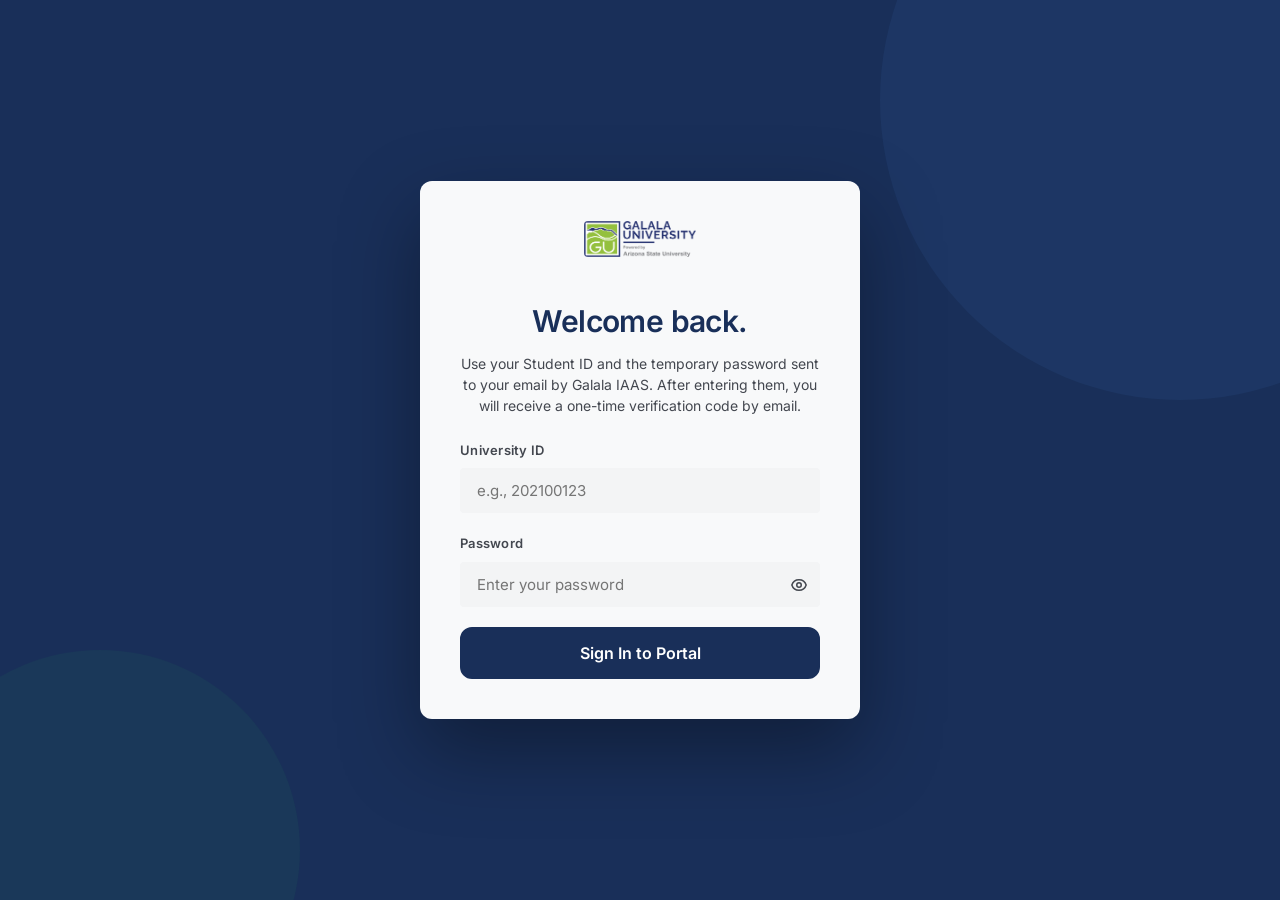
==== pages/change-password.html @ 57ab9a75 "Add OTP login flow and forced first-login password change - Add VERIFY_OTP and CHANGE_PASSWORD endpo" ====
<!DOCTYPE html>
<html lang="en">
<head>
  <meta charset="UTF-8" />
  <meta name="viewport" content="width=device-width, initial-scale=1.0" />
  <!-- RT-16: Referrer policy -->
  <meta name="referrer" content="strict-origin-when-cross-origin">
  <title>Change Password | Galala Uni</title>
  <meta name="description" content="Change your Galala Uni student portal password." />
  <link href="../css/fonts/fonts.css" rel="stylesheet" />
  <link rel="stylesheet" href="../css/globals.css" />
  <link rel="stylesheet" href="../css/dashboard.css" />
  <style>
    input[type="password"]::-ms-reveal,
    input[type="password"]::-ms-clear { display: none; }
    input[type="password"]::-webkit-reveal { display: none; }
    .pwd-rules {
      font-size: .8125rem;
      color: var(--col-on-muted);
      line-height: 1.7;
      background: var(--col-surface-low, #f3f4f5);
      border-radius: var(--radius-md);
      padding: var(--space-3) var(--space-4);
      margin-bottom: var(--space-5);
    }
    .pwd-rules li { list-style: none; padding-left: 1.25rem; position: relative; }
    .pwd-rules li::before { content: '•'; position: absolute; left: 0; color: var(--col-primary); }
  </style>
  <!-- Framekiller script to prevent clickjacking -->
  <style id="antiClickjack">body{display:none !important;}</style>
  <script type="text/javascript">
    if (self === top) {
        var antiClickjack = document.getElementById("antiClickjack");
        if (antiClickjack) antiClickjack.parentNode.removeChild(antiClickjack);
    } else {
        top.location = self.location;
    }
  </script>
</head>
<body>

  <!-- NAV (dark) -->
  <header class="nav-glass nav-dark" id="main-nav">
    <div class="nav-inner">
      <a href="dashboard.html" class="brand">
        <img src="../gu_logo.png" alt="Galala Uni Logo" class="brand-logo" style="height:36px; width:auto; border-radius:4px;" />
      </a>
      <nav class="nav-links">
        <a href="dashboard.html">Dashboard</a>
        <a href="chatbot.html">AI Assistant</a>
        <a href="vehicle.html">Vehicle</a>
        <a href="change-password.html" class="active">Change Password</a>
        <a href="help.html">Help</a>
      </nav>
      <div class="nav-student-info">
        <div class="nav-student-avatar"></div>
        <span class="nav-student-name"></span>
        <a href="#" class="btn btn-ghost logout-btn" style="color:rgba(255,255,255,.6);font-size:.875rem;">Sign Out</a>
      </div>
      <button class="nav-mobile-toggle" aria-label="Toggle menu" id="mobile-menu-btn">
        <span></span><span></span><span></span>
      </button>
    </div>
    <div class="nav-mobile" id="mobile-menu">
      <a href="dashboard.html">Dashboard</a>
      <a href="chatbot.html">AI Assistant</a>
      <a href="vehicle.html">Vehicle</a>
      <a href="change-password.html">Change Password</a>
      <a href="help.html">Help</a>
      <a href="#" class="logout-btn">Sign Out</a>
    </div>
  </header>

  <!-- PAGE BODY -->
  <div class="portal-page">
    <div class="portal-content" style="max-width:560px;">

      <div class="page-header">
        <h1>Set Your Password</h1>
        <p>For your security, please set a new personal password before continuing. You are currently using a temporary admin-assigned password.</p>
      </div>

      <div class="section-card">

        <!-- Success message -->
        <div id="change-pwd-success" style="display:none; align-items:center; gap:12px; padding:14px 18px; background:#f0fdf4; border:1.5px solid #86efac; border-radius:var(--radius-md); color:#166534; font-size:.875rem; margin-bottom:var(--space-5);">
          <svg width="20" height="20" viewBox="0 0 24 24" fill="none" stroke="currentColor" stroke-width="2" style="flex-shrink:0;"><path d="M9 12.75L11.25 15 15 9.75M21 12a9 9 0 11-18 0 9 9 0 0118 0z"/></svg>
          <span>Password updated successfully. Redirecting to your dashboard…</span>
        </div>

        <!-- Error message -->
        <div id="change-pwd-error" style="display:none; padding:var(--space-3) var(--space-4); background:#fee2e2; border-radius:var(--radius-md); color:#991b1b; font-size:.875rem; margin-bottom:var(--space-5);"></div>

        <!-- Password rules -->
        <div class="pwd-rules">
          <strong style="display:block;margin-bottom:var(--space-1);color:var(--col-primary);">Password requirements:</strong>
          <ul style="margin:0;padding:0;">
            <li>Minimum 8 characters</li>
            <li>At least one uppercase letter (A–Z)</li>
            <li>At least one lowercase letter (a–z)</li>
            <li>At least one number (0–9)</li>
            <li>At least one special character (e.g. ! @ # $ %)</li>
          </ul>
        </div>

        <form id="change-pwd-form">

          <!-- Current password -->
          <div class="form-group">
            <label class="form-label" for="current-password">Current Password</label>
            <div style="position:relative;">
              <input
                class="form-input"
                type="password"
                id="current-password"
                name="current_password"
                placeholder="Your current password"
                autocomplete="current-password"
                style="padding-right:3rem;"
                required
              />
              <button type="button" style="position:absolute;right:.75rem;top:50%;transform:translateY(-50%);background:none;border:none;cursor:pointer;color:var(--col-on-muted);" aria-label="Toggle visibility">
                <svg id="eye-current" viewBox="0 0 24 24" fill="none" stroke="currentColor" stroke-width="2" width="18" height="18"><path d="M2.458 12C3.732 7.943 7.523 5 12 5c4.478 0 8.268 2.943 9.542 7-1.274 4.057-5.064 7-9.542 7-4.477 0-8.268-2.943-9.542-7z"/><path d="M15 12a3 3 0 11-6 0 3 3 0 016 0z"/></svg>
              </button>
            </div>
          </div>

          <!-- New password -->
          <div class="form-group">
            <label class="form-label" for="new-password">New Password</label>
            <div style="position:relative;">
              <input
                class="form-input"
                type="password"
                id="new-password"
                name="new_password"
                placeholder="Choose a strong new password"
                autocomplete="new-password"
                style="padding-right:3rem;"
                required
              />
              <button type="button" style="position:absolute;right:.75rem;top:50%;transform:translateY(-50%);background:none;border:none;cursor:pointer;color:var(--col-on-muted);" aria-label="Toggle visibility">
                <svg id="eye-new" viewBox="0 0 24 24" fill="none" stroke="currentColor" stroke-width="2" width="18" height="18"><path d="M2.458 12C3.732 7.943 7.523 5 12 5c4.478 0 8.268 2.943 9.542 7-1.274 4.057-5.064 7-9.542 7-4.477 0-8.268-2.943-9.542-7z"/><path d="M15 12a3 3 0 11-6 0 3 3 0 016 0z"/></svg>
              </button>
            </div>
          </div>

          <!-- Confirm new password -->
          <div class="form-group">
            <label class="form-label" for="confirm-password">Confirm New Password</label>
            <div style="position:relative;">
              <input
                class="form-input"
                type="password"
                id="confirm-password"
                name="new_password_confirmation"
                placeholder="Re-enter your new password"
                autocomplete="new-password"
                style="padding-right:3rem;"
                required
              />
              <button type="button" style="position:absolute;right:.75rem;top:50%;transform:translateY(-50%);background:none;border:none;cursor:pointer;color:var(--col-on-muted);" aria-label="Toggle visibility">
                <svg id="eye-confirm" viewBox="0 0 24 24" fill="none" stroke="currentColor" stroke-width="2" width="18" height="18"><path d="M2.458 12C3.732 7.943 7.523 5 12 5c4.478 0 8.268 2.943 9.542 7-1.274 4.057-5.064 7-9.542 7-4.477 0-8.268-2.943-9.542-7z"/><path d="M15 12a3 3 0 11-6 0 3 3 0 016 0z"/></svg>
              </button>
            </div>
          </div>

          <button type="submit" class="btn btn-primary btn-full btn-lg" id="change-pwd-btn">
            Update Password
          </button>

        </form>
      </div>

    </div>
  </div>

  <script type="module" src="../js/nav.js"></script>
  <script type="module" src="../js/change-password.js"></script>
</body>
</html>
---- css/fonts/fonts.css ----
/* cyrillic-ext */
@font-face {
  font-family: 'Inter';
  font-style: normal;
  font-weight: 300;
  font-display: swap;
  src: url(UcC73FwrK3iLTeHuS_nVMrMxCp50SjIa2JL7SUc.woff2) format('woff2');
  unicode-range: U+0460-052F, U+1C80-1C8A, U+20B4, U+2DE0-2DFF, U+A640-A69F, U+FE2E-FE2F;
}
/* cyrillic */
@font-face {
  font-family: 'Inter';
  font-style: normal;
  font-weight: 300;
  font-display: swap;
  src: url(UcC73FwrK3iLTeHuS_nVMrMxCp50SjIa0ZL7SUc.woff2) format('woff2');
  unicode-range: U+0301, U+0400-045F, U+0490-0491, U+04B0-04B1, U+2116;
}
/* greek-ext */
@font-face {
  font-family: 'Inter';
  font-style: normal;
  font-weight: 300;
  font-display: swap;
  src: url(UcC73FwrK3iLTeHuS_nVMrMxCp50SjIa2ZL7SUc.woff2) format('woff2');
  unicode-range: U+1F00-1FFF;
}
/* greek */
@font-face {
  font-family: 'Inter';
  font-style: normal;
  font-weight: 300;
  font-display: swap;
  src: url(UcC73FwrK3iLTeHuS_nVMrMxCp50SjIa1pL7SUc.woff2) format('woff2');
  unicode-range: U+0370-0377, U+037A-037F, U+0384-038A, U+038C, U+038E-03A1, U+03A3-03FF;
}
/* vietnamese */
@font-face {
  font-family: 'Inter';
  font-style: normal;
  font-weight: 300;
  font-display: swap;
  src: url(UcC73FwrK3iLTeHuS_nVMrMxCp50SjIa2pL7SUc.woff2) format('woff2');
  unicode-range: U+0102-0103, U+0110-0111, U+0128-0129, U+0168-0169, U+01A0-01A1, U+01AF-01B0, U+0300-0301, U+0303-0304, U+0308-0309, U+0323, U+0329, U+1EA0-1EF9, U+20AB;
}
/* latin-ext */
@font-face {
  font-family: 'Inter';
  font-style: normal;
  font-weight: 300;
  font-display: swap;
  src: url(UcC73FwrK3iLTeHuS_nVMrMxCp50SjIa25L7SUc.woff2) format('woff2');
  unicode-range: U+0100-02BA, U+02BD-02C5, U+02C7-02CC, U+02CE-02D7, U+02DD-02FF, U+0304, U+0308, U+0329, U+1D00-1DBF, U+1E00-1E9F, U+1EF2-1EFF, U+2020, U+20A0-20AB, U+20AD-20C0, U+2113, U+2C60-2C7F, U+A720-A7FF;
}
/* latin */
@font-face {
  font-family: 'Inter';
  font-style: normal;
  font-weight: 300;
  font-display: swap;
  src: url(UcC73FwrK3iLTeHuS_nVMrMxCp50SjIa1ZL7.woff2) format('woff2');
  unicode-range: U+0000-00FF, U+0131, U+0152-0153, U+02BB-02BC, U+02C6, U+02DA, U+02DC, U+0304, U+0308, U+0329, U+2000-206F, U+20AC, U+2122, U+2191, U+2193, U+2212, U+2215, U+FEFF, U+FFFD;
}
/* cyrillic-ext */
@font-face {
  font-family: 'Inter';
  font-style: normal;
  font-weight: 400;
  font-display: swap;
  src: url(UcC73FwrK3iLTeHuS_nVMrMxCp50SjIa2JL7SUc.woff2) format('woff2');
  unicode-range: U+0460-052F, U+1C80-1C8A, U+20B4, U+2DE0-2DFF, U+A640-A69F, U+FE2E-FE2F;
}
/* cyrillic */
@font-face {
  font-family: 'Inter';
  font-style: normal;
  font-weight: 400;
  font-display: swap;
  src: url(UcC73FwrK3iLTeHuS_nVMrMxCp50SjIa0ZL7SUc.woff2) format('woff2');
  unicode-range: U+0301, U+0400-045F, U+0490-0491, U+04B0-04B1, U+2116;
}
/* greek-ext */
@font-face {
  font-family: 'Inter';
  font-style: normal;
  font-weight: 400;
  font-display: swap;
  src: url(UcC73FwrK3iLTeHuS_nVMrMxCp50SjIa2ZL7SUc.woff2) format('woff2');
  unicode-range: U+1F00-1FFF;
}
/* greek */
@font-face {
  font-family: 'Inter';
  font-style: normal;
  font-weight: 400;
  font-display: swap;
  src: url(UcC73FwrK3iLTeHuS_nVMrMxCp50SjIa1pL7SUc.woff2) format('woff2');
  unicode-range: U+0370-0377, U+037A-037F, U+0384-038A, U+038C, U+038E-03A1, U+03A3-03FF;
}
/* vietnamese */
@font-face {
  font-family: 'Inter';
  font-style: normal;
  font-weight: 400;
  font-display: swap;
  src: url(UcC73FwrK3iLTeHuS_nVMrMxCp50SjIa2pL7SUc.woff2) format('woff2');
  unicode-range: U+0102-0103, U+0110-0111, U+0128-0129, U+0168-0169, U+01A0-01A1, U+01AF-01B0, U+0300-0301, U+0303-0304, U+0308-0309, U+0323, U+0329, U+1EA0-1EF9, U+20AB;
}
/* latin-ext */
@font-face {
  font-family: 'Inter';
  font-style: normal;
  font-weight: 400;
  font-display: swap;
  src: url(UcC73FwrK3iLTeHuS_nVMrMxCp50SjIa25L7SUc.woff2) format('woff2');
  unicode-range: U+0100-02BA, U+02BD-02C5, U+02C7-02CC, U+02CE-02D7, U+02DD-02FF, U+0304, U+0308, U+0329, U+1D00-1DBF, U+1E00-1E9F, U+1EF2-1EFF, U+2020, U+20A0-20AB, U+20AD-20C0, U+2113, U+2C60-2C7F, U+A720-A7FF;
}
/* latin */
@font-face {
  font-family: 'Inter';
  font-style: normal;
  font-weight: 400;
  font-display: swap;
  src: url(UcC73FwrK3iLTeHuS_nVMrMxCp50SjIa1ZL7.woff2) format('woff2');
  unicode-range: U+0000-00FF, U+0131, U+0152-0153, U+02BB-02BC, U+02C6, U+02DA, U+02DC, U+0304, U+0308, U+0329, U+2000-206F, U+20AC, U+2122, U+2191, U+2193, U+2212, U+2215, U+FEFF, U+FFFD;
}
/* cyrillic-ext */
@font-face {
  font-family: 'Inter';
  font-style: normal;
  font-weight: 500;
  font-display: swap;
  src: url(UcC73FwrK3iLTeHuS_nVMrMxCp50SjIa2JL7SUc.woff2) format('woff2');
  unicode-range: U+0460-052F, U+1C80-1C8A, U+20B4, U+2DE0-2DFF, U+A640-A69F, U+FE2E-FE2F;
}
/* cyrillic */
@font-face {
  font-family: 'Inter';
  font-style: normal;
  font-weight: 500;
  font-display: swap;
  src: url(UcC73FwrK3iLTeHuS_nVMrMxCp50SjIa0ZL7SUc.woff2) format('woff2');
  unicode-range: U+0301, U+0400-045F, U+0490-0491, U+04B0-04B1, U+2116;
}
/* greek-ext */
@font-face {
  font-family: 'Inter';
  font-style: normal;
  font-weight: 500;
  font-display: swap;
  src: url(UcC73FwrK3iLTeHuS_nVMrMxCp50SjIa2ZL7SUc.woff2) format('woff2');
  unicode-range: U+1F00-1FFF;
}
/* greek */
@font-face {
  font-family: 'Inter';
  font-style: normal;
  font-weight: 500;
  font-display: swap;
  src: url(UcC73FwrK3iLTeHuS_nVMrMxCp50SjIa1pL7SUc.woff2) format('woff2');
  unicode-range: U+0370-0377, U+037A-037F, U+0384-038A, U+038C, U+038E-03A1, U+03A3-03FF;
}
/* vietnamese */
@font-face {
  font-family: 'Inter';
  font-style: normal;
  font-weight: 500;
  font-display: swap;
  src: url(UcC73FwrK3iLTeHuS_nVMrMxCp50SjIa2pL7SUc.woff2) format('woff2');
  unicode-range: U+0102-0103, U+0110-0111, U+0128-0129, U+0168-0169, U+01A0-01A1, U+01AF-01B0, U+0300-0301, U+0303-0304, U+0308-0309, U+0323, U+0329, U+1EA0-1EF9, U+20AB;
}
/* latin-ext */
@font-face {
  font-family: 'Inter';
  font-style: normal;
  font-weight: 500;
  font-display: swap;
  src: url(UcC73FwrK3iLTeHuS_nVMrMxCp50SjIa25L7SUc.woff2) format('woff2');
  unicode-range: U+0100-02BA, U+02BD-02C5, U+02C7-02CC, U+02CE-02D7, U+02DD-02FF, U+0304, U+0308, U+0329, U+1D00-1DBF, U+1E00-1E9F, U+1EF2-1EFF, U+2020, U+20A0-20AB, U+20AD-20C0, U+2113, U+2C60-2C7F, U+A720-A7FF;
}
/* latin */
@font-face {
  font-family: 'Inter';
  font-style: normal;
  font-weight: 500;
  font-display: swap;
  src: url(UcC73FwrK3iLTeHuS_nVMrMxCp50SjIa1ZL7.woff2) format('woff2');
  unicode-range: U+0000-00FF, U+0131, U+0152-0153, U+02BB-02BC, U+02C6, U+02DA, U+02DC, U+0304, U+0308, U+0329, U+2000-206F, U+20AC, U+2122, U+2191, U+2193, U+2212, U+2215, U+FEFF, U+FFFD;
}
/* cyrillic-ext */
@font-face {
  font-family: 'Inter';
  font-style: normal;
  font-weight: 600;
  font-display: swap;
  src: url(UcC73FwrK3iLTeHuS_nVMrMxCp50SjIa2JL7SUc.woff2) format('woff2');
  unicode-range: U+0460-052F, U+1C80-1C8A, U+20B4, U+2DE0-2DFF, U+A640-A69F, U+FE2E-FE2F;
}
/* cyrillic */
@font-face {
  font-family: 'Inter';
  font-style: normal;
  font-weight: 600;
  font-display: swap;
  src: url(UcC73FwrK3iLTeHuS_nVMrMxCp50SjIa0ZL7SUc.woff2) format('woff2');
  unicode-range: U+0301, U+0400-045F, U+0490-0491, U+04B0-04B1, U+2116;
}
/* greek-ext */
@font-face {
  font-family: 'Inter';
  font-style: normal;
  font-weight: 600;
  font-display: swap;
  src: url(UcC73FwrK3iLTeHuS_nVMrMxCp50SjIa2ZL7SUc.woff2) format('woff2');
  unicode-range: U+1F00-1FFF;
}
/* greek */
@font-face {
  font-family: 'Inter';
  font-style: normal;
  font-weight: 600;
  font-display: swap;
  src: url(UcC73FwrK3iLTeHuS_nVMrMxCp50SjIa1pL7SUc.woff2) format('woff2');
  unicode-range: U+0370-0377, U+037A-037F, U+0384-038A, U+038C, U+038E-03A1, U+03A3-03FF;
}
/* vietnamese */
@font-face {
  font-family: 'Inter';
  font-style: normal;
  font-weight: 600;
  font-display: swap;
  src: url(UcC73FwrK3iLTeHuS_nVMrMxCp50SjIa2pL7SUc.woff2) format('woff2');
  unicode-range: U+0102-0103, U+0110-0111, U+0128-0129, U+0168-0169, U+01A0-01A1, U+01AF-01B0, U+0300-0301, U+0303-0304, U+0308-0309, U+0323, U+0329, U+1EA0-1EF9, U+20AB;
}
/* latin-ext */
@font-face {
  font-family: 'Inter';
  font-style: normal;
  font-weight: 600;
  font-display: swap;
  src: url(UcC73FwrK3iLTeHuS_nVMrMxCp50SjIa25L7SUc.woff2) format('woff2');
  unicode-range: U+0100-02BA, U+02BD-02C5, U+02C7-02CC, U+02CE-02D7, U+02DD-02FF, U+0304, U+0308, U+0329, U+1D00-1DBF, U+1E00-1E9F, U+1EF2-1EFF, U+2020, U+20A0-20AB, U+20AD-20C0, U+2113, U+2C60-2C7F, U+A720-A7FF;
}
/* latin */
@font-face {
  font-family: 'Inter';
  font-style: normal;
  font-weight: 600;
  font-display: swap;
  src: url(UcC73FwrK3iLTeHuS_nVMrMxCp50SjIa1ZL7.woff2) format('woff2');
  unicode-range: U+0000-00FF, U+0131, U+0152-0153, U+02BB-02BC, U+02C6, U+02DA, U+02DC, U+0304, U+0308, U+0329, U+2000-206F, U+20AC, U+2122, U+2191, U+2193, U+2212, U+2215, U+FEFF, U+FFFD;
}
/* cyrillic-ext */
@font-face {
  font-family: 'Manrope';
  font-style: normal;
  font-weight: 300;
  font-display: swap;
  src: url(xn7gYHE41ni1AdIRggqxSuXd.woff2) format('woff2');
  unicode-range: U+0460-052F, U+1C80-1C8A, U+20B4, U+2DE0-2DFF, U+A640-A69F, U+FE2E-FE2F;
}
/* cyrillic */
@font-face {
  font-family: 'Manrope';
  font-style: normal;
  font-weight: 300;
  font-display: swap;
  src: url(xn7gYHE41ni1AdIRggOxSuXd.woff2) format('woff2');
  unicode-range: U+0301, U+0400-045F, U+0490-0491, U+04B0-04B1, U+2116;
}
/* greek */
@font-face {
  font-family: 'Manrope';
  font-style: normal;
  font-weight: 300;
  font-display: swap;
  src: url(xn7gYHE41ni1AdIRggSxSuXd.woff2) format('woff2');
  unicode-range: U+0370-0377, U+037A-037F, U+0384-038A, U+038C, U+038E-03A1, U+03A3-03FF;
}
/* vietnamese */
@font-face {
  font-family: 'Manrope';
  font-style: normal;
  font-weight: 300;
  font-display: swap;
  src: url(xn7gYHE41ni1AdIRggixSuXd.woff2) format('woff2');
  unicode-range: U+0102-0103, U+0110-0111, U+0128-0129, U+0168-0169, U+01A0-01A1, U+01AF-01B0, U+0300-0301, U+0303-0304, U+0308-0309, U+0323, U+0329, U+1EA0-1EF9, U+20AB;
}
/* latin-ext */
@font-face {
  font-family: 'Manrope';
  font-style: normal;
  font-weight: 300;
  font-display: swap;
  src: url(xn7gYHE41ni1AdIRggmxSuXd.woff2) format('woff2');
  unicode-range: U+0100-02BA, U+02BD-02C5, U+02C7-02CC, U+02CE-02D7, U+02DD-02FF, U+0304, U+0308, U+0329, U+1D00-1DBF, U+1E00-1E9F, U+1EF2-1EFF, U+2020, U+20A0-20AB, U+20AD-20C0, U+2113, U+2C60-2C7F, U+A720-A7FF;
}
/* latin */
@font-face {
  font-family: 'Manrope';
  font-style: normal;
  font-weight: 300;
  font-display: swap;
  src: url(xn7gYHE41ni1AdIRggexSg.woff2) format('woff2');
  unicode-range: U+0000-00FF, U+0131, U+0152-0153, U+02BB-02BC, U+02C6, U+02DA, U+02DC, U+0304, U+0308, U+0329, U+2000-206F, U+20AC, U+2122, U+2191, U+2193, U+2212, U+2215, U+FEFF, U+FFFD;
}
/* cyrillic-ext */
@font-face {
  font-family: 'Manrope';
  font-style: normal;
  font-weight: 400;
  font-display: swap;
  src: url(xn7gYHE41ni1AdIRggqxSuXd.woff2) format('woff2');
  unicode-range: U+0460-052F, U+1C80-1C8A, U+20B4, U+2DE0-2DFF, U+A640-A69F, U+FE2E-FE2F;
}
/* cyrillic */
@font-face {
  font-family: 'Manrope';
  font-style: normal;
  font-weight: 400;
  font-display: swap;
  src: url(xn7gYHE41ni1AdIRggOxSuXd.woff2) format('woff2');
  unicode-range: U+0301, U+0400-045F, U+0490-0491, U+04B0-04B1, U+2116;
}
/* greek */
@font-face {
  font-family: 'Manrope';
  font-style: normal;
  font-weight: 400;
  font-display: swap;
  src: url(xn7gYHE41ni1AdIRggSxSuXd.woff2) format('woff2');
  unicode-range: U+0370-0377, U+037A-037F, U+0384-038A, U+038C, U+038E-03A1, U+03A3-03FF;
}
/* vietnamese */
@font-face {
  font-family: 'Manrope';
  font-style: normal;
  font-weight: 400;
  font-display: swap;
  src: url(xn7gYHE41ni1AdIRggixSuXd.woff2) format('woff2');
  unicode-range: U+0102-0103, U+0110-0111, U+0128-0129, U+0168-0169, U+01A0-01A1, U+01AF-01B0, U+0300-0301, U+0303-0304, U+0308-0309, U+0323, U+0329, U+1EA0-1EF9, U+20AB;
}
/* latin-ext */
@font-face {
  font-family: 'Manrope';
  font-style: normal;
  font-weight: 400;
  font-display: swap;
  src: url(xn7gYHE41ni1AdIRggmxSuXd.woff2) format('woff2');
  unicode-range: U+0100-02BA, U+02BD-02C5, U+02C7-02CC, U+02CE-02D7, U+02DD-02FF, U+0304, U+0308, U+0329, U+1D00-1DBF, U+1E00-1E9F, U+1EF2-1EFF, U+2020, U+20A0-20AB, U+20AD-20C0, U+2113, U+2C60-2C7F, U+A720-A7FF;
}
/* latin */
@font-face {
  font-family: 'Manrope';
  font-style: normal;
  font-weight: 400;
  font-display: swap;
  src: url(xn7gYHE41ni1AdIRggexSg.woff2) format('woff2');
  unicode-range: U+0000-00FF, U+0131, U+0152-0153, U+02BB-02BC, U+02C6, U+02DA, U+02DC, U+0304, U+0308, U+0329, U+2000-206F, U+20AC, U+2122, U+2191, U+2193, U+2212, U+2215, U+FEFF, U+FFFD;
}
/* cyrillic-ext */
@font-face {
  font-family: 'Manrope';
  font-style: normal;
  font-weight: 500;
  font-display: swap;
  src: url(xn7gYHE41ni1AdIRggqxSuXd.woff2) format('woff2');
  unicode-range: U+0460-052F, U+1C80-1C8A, U+20B4, U+2DE0-2DFF, U+A640-A69F, U+FE2E-FE2F;
}
/* cyrillic */
@font-face {
  font-family: 'Manrope';
  font-style: normal;
  font-weight: 500;
  font-display: swap;
  src: url(xn7gYHE41ni1AdIRggOxSuXd.woff2) format('woff2');
  unicode-range: U+0301, U+0400-045F, U+0490-0491, U+04B0-04B1, U+2116;
}
/* greek */
@font-face {
  font-family: 'Manrope';
  font-style: normal;
  font-weight: 500;
  font-display: swap;
  src: url(xn7gYHE41ni1AdIRggSxSuXd.woff2) format('woff2');
  unicode-range: U+0370-0377, U+037A-037F, U+0384-038A, U+038C, U+038E-03A1, U+03A3-03FF;
}
/* vietnamese */
@font-face {
  font-family: 'Manrope';
  font-style: normal;
  font-weight: 500;
  font-display: swap;
  src: url(xn7gYHE41ni1AdIRggixSuXd.woff2) format('woff2');
  unicode-range: U+0102-0103, U+0110-0111, U+0128-0129, U+0168-0169, U+01A0-01A1, U+01AF-01B0, U+0300-0301, U+0303-0304, U+0308-0309, U+0323, U+0329, U+1EA0-1EF9, U+20AB;
}
/* latin-ext */
@font-face {
  font-family: 'Manrope';
  font-style: normal;
  font-weight: 500;
  font-display: swap;
  src: url(xn7gYHE41ni1AdIRggmxSuXd.woff2) format('woff2');
  unicode-range: U+0100-02BA, U+02BD-02C5, U+02C7-02CC, U+02CE-02D7, U+02DD-02FF, U+0304, U+0308, U+0329, U+1D00-1DBF, U+1E00-1E9F, U+1EF2-1EFF, U+2020, U+20A0-20AB, U+20AD-20C0, U+2113, U+2C60-2C7F, U+A720-A7FF;
}
/* latin */
@font-face {
  font-family: 'Manrope';
  font-style: normal;
  font-weight: 500;
  font-display: swap;
  src: url(xn7gYHE41ni1AdIRggexSg.woff2) format('woff2');
  unicode-range: U+0000-00FF, U+0131, U+0152-0153, U+02BB-02BC, U+02C6, U+02DA, U+02DC, U+0304, U+0308, U+0329, U+2000-206F, U+20AC, U+2122, U+2191, U+2193, U+2212, U+2215, U+FEFF, U+FFFD;
}
/* cyrillic-ext */
@font-face {
  font-family: 'Manrope';
  font-style: normal;
  font-weight: 600;
  font-display: swap;
  src: url(xn7gYHE41ni1AdIRggqxSuXd.woff2) format('woff2');
  unicode-range: U+0460-052F, U+1C80-1C8A, U+20B4, U+2DE0-2DFF, U+A640-A69F, U+FE2E-FE2F;
}
/* cyrillic */
@font-face {
  font-family: 'Manrope';
  font-style: normal;
  font-weight: 600;
  font-display: swap;
  src: url(xn7gYHE41ni1AdIRggOxSuXd.woff2) format('woff2');
  unicode-range: U+0301, U+0400-045F, U+0490-0491, U+04B0-04B1, U+2116;
}
/* greek */
@font-face {
  font-family: 'Manrope';
  font-style: normal;
  font-weight: 600;
  font-display: swap;
  src: url(xn7gYHE41ni1AdIRggSxSuXd.woff2) format('woff2');
  unicode-range: U+0370-0377, U+037A-037F, U+0384-038A, U+038C, U+038E-03A1, U+03A3-03FF;
}
/* vietnamese */
@font-face {
  font-family: 'Manrope';
  font-style: normal;
  font-weight: 600;
  font-display: swap;
  src: url(xn7gYHE41ni1AdIRggixSuXd.woff2) format('woff2');
  unicode-range: U+0102-0103, U+0110-0111, U+0128-0129, U+0168-0169, U+01A0-01A1, U+01AF-01B0, U+0300-0301, U+0303-0304, U+0308-0309, U+0323, U+0329, U+1EA0-1EF9, U+20AB;
}
/* latin-ext */
@font-face {
  font-family: 'Manrope';
  font-style: normal;
  font-weight: 600;
  font-display: swap;
  src: url(xn7gYHE41ni1AdIRggmxSuXd.woff2) format('woff2');
  unicode-range: U+0100-02BA, U+02BD-02C5, U+02C7-02CC, U+02CE-02D7, U+02DD-02FF, U+0304, U+0308, U+0329, U+1D00-1DBF, U+1E00-1E9F, U+1EF2-1EFF, U+2020, U+20A0-20AB, U+20AD-20C0, U+2113, U+2C60-2C7F, U+A720-A7FF;
}
/* latin */
@font-face {
  font-family: 'Manrope';
  font-style: normal;
  font-weight: 600;
  font-display: swap;
  src: url(xn7gYHE41ni1AdIRggexSg.woff2) format('woff2');
  unicode-range: U+0000-00FF, U+0131, U+0152-0153, U+02BB-02BC, U+02C6, U+02DA, U+02DC, U+0304, U+0308, U+0329, U+2000-206F, U+20AC, U+2122, U+2191, U+2193, U+2212, U+2215, U+FEFF, U+FFFD;
}
/* cyrillic-ext */
@font-face {
  font-family: 'Manrope';
  font-style: normal;
  font-weight: 700;
  font-display: swap;
  src: url(xn7gYHE41ni1AdIRggqxSuXd.woff2) format('woff2');
  unicode-range: U+0460-052F, U+1C80-1C8A, U+20B4, U+2DE0-2DFF, U+A640-A69F, U+FE2E-FE2F;
}
/* cyrillic */
@font-face {
  font-family: 'Manrope';
  font-style: normal;
  font-weight: 700;
  font-display: swap;
  src: url(xn7gYHE41ni1AdIRggOxSuXd.woff2) format('woff2');
  unicode-range: U+0301, U+0400-045F, U+0490-0491, U+04B0-04B1, U+2116;
}
/* greek */
@font-face {
  font-family: 'Manrope';
  font-style: normal;
  font-weight: 700;
  font-display: swap;
  src: url(xn7gYHE41ni1AdIRggSxSuXd.woff2) format('woff2');
  unicode-range: U+0370-0377, U+037A-037F, U+0384-038A, U+038C, U+038E-03A1, U+03A3-03FF;
}
/* vietnamese */
@font-face {
  font-family: 'Manrope';
  font-style: normal;
  font-weight: 700;
  font-display: swap;
  src: url(xn7gYHE41ni1AdIRggixSuXd.woff2) format('woff2');
  unicode-range: U+0102-0103, U+0110-0111, U+0128-0129, U+0168-0169, U+01A0-01A1, U+01AF-01B0, U+0300-0301, U+0303-0304, U+0308-0309, U+0323, U+0329, U+1EA0-1EF9, U+20AB;
}
/* latin-ext */
@font-face {
  font-family: 'Manrope';
  font-style: normal;
  font-weight: 700;
  font-display: swap;
  src: url(xn7gYHE41ni1AdIRggmxSuXd.woff2) format('woff2');
  unicode-range: U+0100-02BA, U+02BD-02C5, U+02C7-02CC, U+02CE-02D7, U+02DD-02FF, U+0304, U+0308, U+0329, U+1D00-1DBF, U+1E00-1E9F, U+1EF2-1EFF, U+2020, U+20A0-20AB, U+20AD-20C0, U+2113, U+2C60-2C7F, U+A720-A7FF;
}
/* latin */
@font-face {
  font-family: 'Manrope';
  font-style: normal;
  font-weight: 700;
  font-display: swap;
  src: url(xn7gYHE41ni1AdIRggexSg.woff2) format('woff2');
  unicode-range: U+0000-00FF, U+0131, U+0152-0153, U+02BB-02BC, U+02C6, U+02DA, U+02DC, U+0304, U+0308, U+0329, U+2000-206F, U+20AC, U+2122, U+2191, U+2193, U+2212, U+2215, U+FEFF, U+FFFD;
}
/* cyrillic-ext */
@font-face {
  font-family: 'Manrope';
  font-style: normal;
  font-weight: 800;
  font-display: swap;
  src: url(xn7gYHE41ni1AdIRggqxSuXd.woff2) format('woff2');
  unicode-range: U+0460-052F, U+1C80-1C8A, U+20B4, U+2DE0-2DFF, U+A640-A69F, U+FE2E-FE2F;
}
/* cyrillic */
@font-face {
  font-family: 'Manrope';
  font-style: normal;
  font-weight: 800;
  font-display: swap;
  src: url(xn7gYHE41ni1AdIRggOxSuXd.woff2) format('woff2');
  unicode-range: U+0301, U+0400-045F, U+0490-0491, U+04B0-04B1, U+2116;
}
/* greek */
@font-face {
  font-family: 'Manrope';
  font-style: normal;
  font-weight: 800;
  font-display: swap;
  src: url(xn7gYHE41ni1AdIRggSxSuXd.woff2) format('woff2');
  unicode-range: U+0370-0377, U+037A-037F, U+0384-038A, U+038C, U+038E-03A1, U+03A3-03FF;
}
/* vietnamese */
@font-face {
  font-family: 'Manrope';
  font-style: normal;
  font-weight: 800;
  font-display: swap;
  src: url(xn7gYHE41ni1AdIRggixSuXd.woff2) format('woff2');
  unicode-range: U+0102-0103, U+0110-0111, U+0128-0129, U+0168-0169, U+01A0-01A1, U+01AF-01B0, U+0300-0301, U+0303-0304, U+0308-0309, U+0323, U+0329, U+1EA0-1EF9, U+20AB;
}
/* latin-ext */
@font-face {
  font-family: 'Manrope';
  font-style: normal;
  font-weight: 800;
  font-display: swap;
  src: url(xn7gYHE41ni1AdIRggmxSuXd.woff2) format('woff2');
  unicode-range: U+0100-02BA, U+02BD-02C5, U+02C7-02CC, U+02CE-02D7, U+02DD-02FF, U+0304, U+0308, U+0329, U+1D00-1DBF, U+1E00-1E9F, U+1EF2-1EFF, U+2020, U+20A0-20AB, U+20AD-20C0, U+2113, U+2C60-2C7F, U+A720-A7FF;
}
/* latin */
@font-face {
  font-family: 'Manrope';
  font-style: normal;
  font-weight: 800;
  font-display: swap;
  src: url(xn7gYHE41ni1AdIRggexSg.woff2) format('woff2');
  unicode-range: U+0000-00FF, U+0131, U+0152-0153, U+02BB-02BC, U+02C6, U+02DA, U+02DC, U+0304, U+0308, U+0329, U+2000-206F, U+20AC, U+2122, U+2191, U+2193, U+2212, U+2215, U+FEFF, U+FFFD;
}
---- css/globals.css ----
/* ============================================================
   GalalaUni — Global Design System
   Palette: Primary Navy (#192F59) · Secondary (#31B44B) · 
   Surface (#f8f9fa) · Accent (#4A90E2)
   Typography: Manrope (headlines) · Inter (body)
   ============================================================ */



/* ---- TOKENS ---- */
:root {
  --col-primary:       #192F59;
  --col-primary-dim:   #122240;
  --col-primary-soft:  #203d73;
  --col-secondary:     #31B44B;
  --col-secondary-dim: #258a39;
  --col-accent:        #4A90E2;
  --col-accent-soft:   #a7c8ff;

  --col-surface:       #f8f9fa;
  --col-surface-low:   #f3f4f5;
  --col-surface-card:  #ffffff;
  --col-surface-dim:   #d9dadb;

  --col-on-primary:    #ffffff;
  --col-on-surface:    #191c1d;
  --col-on-muted:      #43474f;
  --col-outline:       #c3c6d1;

  --col-success:       #22c55e;
  --col-warning:       #f59e0b;
  --col-error:         #ba1a1a;

  /* Typography */
  --font-head: 'Inter', system-ui, sans-serif;
  --font-body: 'Inter', system-ui, sans-serif;

  /* Radius */
  --radius-sm:  0px;
  --radius-md:  4px;
  --radius-lg:  8px;
  --radius-xl:  12px;
  --radius-pill: 9999px;

  /* Shadow */
  --shadow-sm:  0 2px 4px rgba(0,30,64,.06);
  --shadow-md:  0 4px 8px rgba(0,30,64,.1);
  --shadow-lg:  0 12px 24px rgba(0,30,64,.12);
  --shadow-xl:  0 24px 48px rgba(0,30,64,.15);
  --shadow-block: 4px 4px 0px var(--col-primary);
  --shadow-block-hover: 6px 6px 0px var(--col-primary);

  /* Spacing */
  --space-1: .25rem; --space-2: .5rem;  --space-3: .75rem;
  --space-4: 1rem;   --space-5: 1.25rem;--space-6: 1.5rem;
  --space-8: 2rem;   --space-10:2.5rem; --space-12:3rem;
  --space-16:4rem;   --space-20:5rem;   --space-24:6rem;

  /* Nav */
  --nav-h: 72px;

  /* Transitions */
  --trs-fast:  150ms ease;
  --trs-base:  200ms ease;
  --trs-slow:  300ms ease;
}

/* ---- RESET ---- */
*, *::before, *::after { box-sizing:border-box; margin:0; padding:0; }
html { scroll-behavior:smooth; font-size:16px; }
body {
  font-family: var(--font-body);
  background: var(--col-surface);
  color: var(--col-on-surface);
  line-height: 1.6;
  -webkit-font-smoothing: antialiased;
  overflow-x: hidden;
}
img, svg { display:block; max-width:100%; }
a { color:inherit; text-decoration:none; }
input, textarea, select, button { font-family:inherit; font-size:inherit; }

/* ---- CONTAINER ---- */
.container {
  width: 100%;
  max-width: 1200px;
  margin-inline: auto;
  padding-inline: var(--space-6);
}

/* ================================================================
   BUTTONS
================================================================ */
.btn {
  display: inline-flex;
  align-items: center;
  gap: var(--space-2);
  padding: .625rem 1.25rem;
  border-radius: var(--radius-lg);
  font-family: var(--font-head);
  font-weight: 600;
  font-size: .875rem;
  cursor: pointer;
  border: none;
  transition: all var(--trs-base);
  white-space: nowrap;
  text-decoration: none;
}
.btn svg { width:16px; height:16px; flex-shrink:0; }

.btn-primary {
  background: var(--col-primary);
  color: var(--col-on-primary);
  border: 2px solid var(--col-primary);
}
.btn-primary:hover {
  background: #fff;
  color: var(--col-primary);
  transform: translate(-2px, -2px);
  box-shadow: var(--shadow-block);
}

.btn-primary-dark {
  background: var(--col-secondary);
  color: #fff;
  border: 2px solid var(--col-secondary);
}
.btn-primary-dark:hover {
  background: #fff;
  color: var(--col-secondary-dim);
  transform: translate(-2px, -2px);
  box-shadow: var(--shadow-block);
}

.btn-outline {
  background: transparent;
  color: var(--col-primary);
  border: 2px solid var(--col-primary);
}
.btn-outline:hover {
  background: var(--col-primary);
  color: #fff;
  transform: translate(-2px, -2px);
  box-shadow: var(--shadow-block);
}

.btn-outline-white {
  background: transparent;
  color: #fff;
  border: 2px solid rgba(255,255,255,.8);
}
.btn-outline-white:hover {
  background: #fff;
  color: var(--col-primary);
  transform: translate(-2px, -2px);
  box-shadow: 4px 4px 0px rgba(255,255,255,.5);
}

.btn-ghost {
  background: transparent;
  color: var(--col-on-surface);
}
.btn-ghost:hover { background: var(--col-surface-low); }

.btn-white {
  background: #fff;
  color: var(--col-primary);
  font-weight: 700;
}
.btn-white:hover {
  background: #f0f4ff;
  transform: translateY(-2px);
  box-shadow: var(--shadow-md);
}

.btn-lg {
  padding: .875rem 1.625rem;
  font-size: 1rem;
  border-radius: var(--radius-xl);
}
.btn-sm {
  padding: .5rem 1rem;
  font-size: .8125rem;
}
.btn-full { width:100%; justify-content:center; }

/* ================================================================
   NAVIGATION (glass)
================================================================ */
.nav-glass {
  position: fixed;
  top: var(--space-3);
  left: var(--space-4);
  right: var(--space-4);
  z-index: 100;
  background: rgba(255,255,255,.72);
  backdrop-filter: blur(24px);
  -webkit-backdrop-filter: blur(24px);
  border-radius: var(--radius-xl);
  border: 1px solid rgba(195,198,209,.35);
  box-shadow: var(--shadow-md);
  transition: all var(--trs-slow);
}
.nav-inner {
  display: flex;
  align-items: center;
  gap: var(--space-6);
  padding: var(--space-3) var(--space-6);
  height: 64px;
}

/* Brand */
.brand {
  display: flex;
  align-items: center;
  gap: var(--space-2);
  text-decoration: none;
  flex-shrink: 0;
}
.brand-mark {
  width: 36px; height: 36px;
  background: var(--col-primary);
  color: #fff;
  border-radius: var(--radius-md);
  display: flex;
  align-items: center;
  justify-content: center;
  font-family: var(--font-head);
  font-weight: 800;
  font-size: 1.125rem;
}
.brand-name {
  font-family: var(--font-head);
  font-size: 1.05rem;
  color: var(--col-on-surface);
  letter-spacing: -.01em;
}
.brand-name strong { color: var(--col-primary); }

/* Nav links */
.nav-links {
  display: flex;
  align-items: center;
  gap: var(--space-1);
  margin-left: var(--space-4);
}
.nav-links a {
  padding: var(--space-2) var(--space-3);
  border-radius: var(--radius-md);
  font-size: .875rem;
  font-weight: 500;
  color: var(--col-on-muted);
  transition: all var(--trs-fast);
}
.nav-links a:hover, .nav-links a.active {
  background: var(--col-surface-low);
  color: var(--col-on-surface);
}

.nav-actions {
  margin-left: auto;
  display: flex;
  align-items: center;
  gap: var(--space-2);
}

/* Mobile toggle */
.nav-mobile-toggle {
  display: none;
  flex-direction: column;
  gap: 5px;
  padding: var(--space-2);
  background: none;
  border: none;
  cursor: pointer;
  margin-left: auto;
}
.nav-mobile-toggle span {
  display: block;
  width: 22px; height: 2px;
  background: var(--col-on-surface);
  border-radius: 2px;
  transition: all var(--trs-base);
}
.nav-mobile {
  display: none;
  flex-direction: column;
  gap: var(--space-2);
  padding: var(--space-4) var(--space-6) var(--space-4);
  border-top: 1px solid var(--col-outline);
}
.nav-mobile a {
  padding: var(--space-3);
  border-radius: var(--radius-md);
  font-size: .9375rem;
  font-weight: 500;
  color: var(--col-on-muted);
}
.nav-mobile a:hover { color: var(--col-on-surface); }
.nav-mobile.open { display: flex; }

/* Student nav (dark) */
.nav-dark {
  background: rgba(0,30,64,.88);
  border-color: rgba(255,255,255,.08);
}
.nav-dark .brand-name { color: #fff; }
.nav-dark .nav-links a { color: rgba(255,255,255,.65); }
.nav-dark .nav-links a:hover, .nav-dark .nav-links a.active {
  background: rgba(255,255,255,.08);
  color: #fff;
}
.nav-dark .nav-mobile-toggle span { background: #fff; }
.nav-dark .nav-mobile { border-color: rgba(255,255,255,.1); }
.nav-dark .nav-mobile a { color: rgba(255,255,255,.65); }

/* ================================================================
   AUTHORIZED NAV LOGO + STUDENT INFO AREA
================================================================ */
.nav-student-info {
  display: flex;
  align-items: center;
  gap: var(--space-3);
  margin-left: auto;
}
.nav-student-avatar {
  width: 36px; height: 36px;
  border-radius: 50%;
  background: var(--col-accent-soft);
  display: flex;
  align-items: center;
  justify-content: center;
  font-family: var(--font-head);
  font-weight: 700;
  font-size: .875rem;
  color: var(--col-primary);
  flex-shrink: 0;
}
.nav-student-name {
  font-weight: 600;
  font-size: .875rem;
  color: #fff;
  display: none;
}
@media(min-width:768px) { .nav-student-name { display:block; } }

/* ================================================================
   SECTION LABELS & HEADINGS
================================================================ */
.section-label {
  font-family: var(--font-head);
  font-size: .8125rem;
  font-weight: 700;
  letter-spacing: .08em;
  text-transform: uppercase;
  color: var(--col-secondary);
  margin-bottom: var(--space-3);
}
.section-title {
  font-family: var(--font-head);
  font-size: clamp(1.75rem, 3.5vw, 2.625rem);
  font-weight: 800;
  color: var(--col-primary);
  letter-spacing: -.02em;
  line-height: 1.18;
  margin-bottom: var(--space-12);
}

/* ================================================================
   SIDEBAR LAYOUT (for dashboard / profile / vehicle pages)
================================================================ */
.app-layout {
  display: flex;
  min-height: 100vh;
  padding-top: calc(64px + var(--space-3) + var(--space-3) + var(--space-3));
}
.sidebar {
  width: 240px;
  flex-shrink: 0;
  background: var(--col-primary);
  min-height: calc(100vh - 88px);
  padding: var(--space-6) var(--space-4);
  display: flex;
  flex-direction: column;
  gap: var(--space-2);
  position: sticky;
  top: 88px;
  height: fit-content;
  border-radius: var(--radius-lg);
  margin: var(--space-4);
}
.sidebar-item {
  display: flex;
  align-items: center;
  gap: var(--space-3);
  padding: var(--space-3) var(--space-4);
  border-radius: var(--radius-md);
  color: rgba(255,255,255,.6);
  font-weight: 500;
  font-size: .875rem;
  cursor: pointer;
  transition: all var(--trs-base);
  text-decoration: none;
}
.sidebar-item svg { width: 18px; height: 18px; flex-shrink:0; }
.sidebar-item:hover {
  background: rgba(255,255,255,.08);
  color: #fff;
}
.sidebar-item.active {
  background: rgba(255,255,255,.12);
  color: #fff;
}
.sidebar-divider {
  height: 1px;
  background: rgba(255,255,255,.08);
  margin: var(--space-2) 0;
}
.sidebar-section-label {
  font-size: .6875rem;
  font-weight: 700;
  letter-spacing: .1em;
  text-transform: uppercase;
  color: rgba(255,255,255,.3);
  padding: var(--space-2) var(--space-4) var(--space-1);
}
.app-main {
  flex: 1;
  padding: var(--space-6) var(--space-8) var(--space-8);
  min-width: 0;
}

/* ================================================================
   CARDS
================================================================ */
.card {
  background: var(--col-surface-card);
  border-radius: var(--radius-lg);
  padding: var(--space-6);
  box-shadow: var(--shadow-sm);
  transition: box-shadow var(--trs-base);
}
.card:hover { box-shadow: var(--shadow-md); }

/* ================================================================
   FORM ELEMENTS
================================================================ */
.form-group { display:flex; flex-direction:column; gap:var(--space-2); }
.form-label {
  font-weight: 600;
  font-size: .8125rem;
  color: var(--col-on-muted);
  letter-spacing: .02em;
}
.form-input, .form-select, .form-textarea {
  padding: .75rem 1rem;
  background: var(--col-surface-low);
  border: 1.5px solid transparent;
  border-radius: var(--radius-md);
  font-size: .9375rem;
  color: var(--col-on-surface);
  transition: all var(--trs-base);
  outline: none;
  width: 100%;
}
.form-input:focus, .form-select:focus, .form-textarea:focus {
  background: #fff;
  border-color: var(--col-secondary);
  box-shadow: 0 0 0 3px rgba(0,96,172,.1);
}
.form-textarea { resize: vertical; min-height: 100px; }
.form-hint {
  font-size: .8125rem;
  color: var(--col-on-muted);
}
.form-error {
  font-size: .8125rem;
  color: var(--col-error);
}

/* ================================================================
   STATUS BADGES
================================================================ */
.badge {
  display: inline-flex;
  align-items: center;
  gap: var(--space-1);
  padding: .25rem .625rem;
  border-radius: var(--radius-pill);
  font-size: .75rem;
  font-weight: 600;
}
.badge-green  { background: #dcfce7; color: #166534; }
.badge-blue   { background: #dbeafe; color: #1e40af; }
.badge-amber  { background: #fef3c7; color: #92400e; }
.badge-red    { background: #fee2e2; color: #991b1b; }
.badge-grey   { background: var(--col-surface-dim); color: var(--col-on-muted); }

/* ================================================================
   PAGE HEADER (for inner pages)
================================================================ */
.page-header {
  margin-bottom: var(--space-8);
}
.page-header h1 {
  font-family: var(--font-head);
  font-size: clamp(1.5rem, 3vw, 2rem);
  font-weight: 800;
  color: var(--col-primary);
  letter-spacing: -.02em;
  line-height: 1.2;
}
.page-header p {
  margin-top: var(--space-2);
  color: var(--col-on-muted);
  font-size: .9375rem;
}

/* ================================================================
   FOOTER
================================================================ */
.footer {
  background: var(--col-primary);
  color: rgba(255,255,255,.65);
  padding: var(--space-16) 0 var(--space-8);
}
.footer-inner {
  display: flex;
  gap: var(--space-16);
  margin-bottom: var(--space-12);
}
.footer-brand { flex-shrink:0; max-width: 240px; }
.footer-brand .brand-name { color: #fff; }
.footer-brand p { margin-top: var(--space-3); font-size: .875rem; line-height:1.6; }
.footer-links { display:flex; gap: var(--space-12); flex-wrap:wrap; }
.footer-col { display:flex; flex-direction:column; gap: var(--space-3); }
.footer-col-title {
  font-family: var(--font-head);
  font-weight: 700;
  font-size: .8125rem;
  letter-spacing: .06em;
  text-transform: uppercase;
  color: rgba(255,255,255,.4);
  margin-bottom: var(--space-1);
}
.footer-col a {
  font-size: .875rem;
  color: rgba(255,255,255,.65);
  transition: color var(--trs-fast);
}
.footer-col a:hover { color: #fff; }
.footer-bottom {
  display: flex;
  align-items: center;
  justify-content: space-between;
  padding-top: var(--space-6);
  border-top: 1px solid rgba(255,255,255,.08);
  font-size: .8125rem;
  gap: var(--space-4);
  flex-wrap: wrap;
}
.footer-socials { display:flex; gap: var(--space-4); }
.footer-socials a {
  width:32px; height:32px;
  display:flex; align-items:center; justify-content:center;
  color: rgba(255,255,255,.5);
  transition: color var(--trs-fast);
}
.footer-socials a svg { width:16px; height:16px; }
.footer-socials a:hover { color: #fff; }

/* ================================================================
   REDUCED MOTION
================================================================ */
@media (prefers-reduced-motion: reduce) {
  *, *::before, *::after { animation-duration: .01ms !important; transition-duration: .01ms !important; }
}

/* ================================================================
   RESPONSIVE NAV
================================================================ */
@media (max-width: 768px) {
  .nav-links, .nav-actions { display: none; }
  .nav-mobile-toggle { display: flex; }
  .app-layout { flex-direction: column; }
  .sidebar {
    width: calc(100% - var(--space-8));
    min-height: unset;
    position: static;
    flex-direction: row;
    flex-wrap: wrap;
    border-radius: var(--radius-lg);
    margin: var(--space-4);
    padding: var(--space-3);
  }
  .sidebar-item { padding: var(--space-2) var(--space-3); font-size:.8125rem; }
  .sidebar-section-label, .sidebar-divider { display: none; }
  .app-main { padding: var(--space-4); }
  .footer-inner { flex-direction:column; gap: var(--space-8); }
  .footer-links { gap: var(--space-8); }
}
---- css/dashboard.css ----
/* ============================================================
   dashboard.css — Student Dashboard, Profile, Vehicle pages
   ============================================================ */

/* PAGE HEADER */
.dash-header {
  margin-bottom: var(--space-8);
}
.dash-header-top {
  display: flex;
  align-items: center;
  justify-content: space-between;
  gap: var(--space-4);
  flex-wrap: wrap;
}
.dash-welcome {
  font-size: .9375rem;
  color: var(--col-on-muted);
  margin-bottom: var(--space-1);
}
.dash-welcome strong { color: var(--col-on-surface); font-weight: 600; }
.dash-title {
  font-family: var(--font-head);
  font-size: 1.75rem;
  font-weight: 800;
  color: var(--col-primary);
  letter-spacing: -.02em;
}
.dash-subtitle {
  font-size: .9375rem;
  color: var(--col-on-muted);
  margin-top: var(--space-1);
}

/* STUDENT IDENTITY CARD */
.identity-card {
  background: linear-gradient(135deg, var(--col-primary) 0%, var(--col-primary-soft) 100%);
  border-radius: var(--radius-xl);
  padding: var(--space-8);
  margin-bottom: var(--space-6);
  display: flex;
  align-items: center;
  gap: var(--space-6);
  position: relative;
  overflow: hidden;
}
.identity-card::before {
  content: '';
  position: absolute;
  top: -60px; right: -60px;
  width: 200px; height: 200px;
  border-radius: 50%;
  background: rgba(255,255,255,.04);
  pointer-events: none;
}
.identity-avatar {
  width: 72px; height: 72px;
  border-radius: 50%;
  background: rgba(255,255,255,.15);
  border: 3px solid rgba(255,255,255,.2);
  display: flex;
  align-items: center;
  justify-content: center;
  font-family: var(--font-head);
  font-size: 1.625rem;
  font-weight: 800;
  color: #fff;
  flex-shrink: 0;
}
.identity-info { flex: 1; }
.identity-name {
  font-family: var(--font-head);
  font-size: 1.375rem;
  font-weight: 800;
  color: #fff;
  letter-spacing: -.01em;
}
.identity-meta {
  display: flex;
  gap: var(--space-4);
  margin-top: var(--space-2);
  flex-wrap: wrap;
}
.identity-meta-item {
  font-size: .8125rem;
  color: rgba(255,255,255,.6);
  display: flex;
  align-items: center;
  gap: var(--space-1);
}
.identity-meta-item svg { width: 14px; height: 14px; }
.identity-badge {
  font-size: .75rem;
  font-weight: 700;
  padding: .25rem .75rem;
  border-radius: var(--radius-pill);
  background: rgba(255,255,255,.12);
  color: var(--col-accent-soft);
  border: 1px solid rgba(255,255,255,.15);
  flex-shrink: 0;
}

/* QUICK ACTIONS GRID */
.quick-grid {
  display: grid;
  grid-template-columns: 1fr 1fr;
  gap: var(--space-4);
  margin-bottom: var(--space-6);
}
.quick-card {
  background: #fff;
  border-radius: var(--radius-lg);
  padding: var(--space-6);
  border: 2px solid var(--col-primary);
  box-shadow: var(--shadow-block);
  cursor: pointer;
  transition: all var(--trs-slow);
  text-decoration: none;
  display: block;
}
.quick-card:hover {
  transform: translate(-4px, -4px);
  box-shadow: var(--shadow-block-hover);
}
.quick-card-blue   { border-bottom-color: var(--col-secondary); }
.quick-card-green  { border-bottom-color: var(--col-success); }
.quick-card-amber  { border-bottom-color: var(--col-warning); }

.qc-icon {
  width: 44px; height: 44px;
  border-radius: var(--radius-md);
  display: flex;
  align-items: center;
  justify-content: center;
  margin-bottom: var(--space-4);
}
.qc-icon svg { width: 22px; height: 22px; }
.qc-icon-blue  { background: #dbeafe; color: #1d4ed8; }
.qc-icon-green { background: #dcfce7; color: #15803d; }
.qc-icon-amber { background: #fef3c7; color: #b45309; }

.qc-title {
  font-family: var(--font-head);
  font-weight: 700;
  font-size: .9375rem;
  color: var(--col-primary);
  margin-bottom: var(--space-2);
}
.qc-desc {
  font-size: .8125rem;
  color: var(--col-on-muted);
  line-height: 1.5;
  margin-bottom: var(--space-4);
}
.qc-cta {
  font-size: .8125rem;
  font-weight: 600;
  color: var(--col-secondary);
  display: flex;
  align-items: center;
  gap: var(--space-1);
}
.qc-cta svg { width: 14px; height: 14px; }

/* DASH BOTTOM GRID */
.dash-bottom {
  display: grid;
  grid-template-columns: 1fr 340px;
  gap: var(--space-6);
}

/* Milestones / timeline */
.milestones-card { background: #fff; border-radius: var(--radius-lg); padding: var(--space-6); border: 2px solid var(--col-primary); box-shadow: var(--shadow-block); }
.card-title {
  font-family: var(--font-head);
  font-size: 1rem;
  font-weight: 700;
  color: var(--col-primary);
  margin-bottom: var(--space-5);
  display: flex;
  align-items: center;
  gap: var(--space-2);
}
.card-title svg { width: 18px; height: 18px; color: var(--col-secondary); }

.milestone-list { display: flex; flex-direction: column; gap: 0; }
.milestone-item {
  display: flex;
  gap: var(--space-4);
  align-items: flex-start;
  padding: var(--space-4) 0;
  position: relative;
}
.milestone-item:not(:last-child)::after {
  content: '';
  position: absolute;
  left: 15px; top: 40px;
  width: 2px;
  height: calc(100% - 12px);
  background: var(--col-outline);
}
.milestone-dot {
  width: 32px; height: 32px;
  border-radius: 50%;
  display: flex;
  align-items: center;
  justify-content: center;
  flex-shrink: 0;
  font-size: .75rem;
  font-weight: 700;
  z-index: 1;
}
.md-upcoming { background: #dbeafe; color: #1d4ed8; }
.md-urgent   { background: #fee2e2; color: #991b1b; }
.md-future   { background: var(--col-surface-low); color: var(--col-on-muted); border: 1.5px solid var(--col-outline); }
.milestone-dot svg { width: 14px; height: 14px; }

.milestone-content { flex: 1; }
.milestone-title {
  font-weight: 600;
  font-size: .9375rem;
  color: var(--col-on-surface);
}
.milestone-date {
  font-size: .8125rem;
  color: var(--col-on-muted);
  margin-top: 2px;
}
.milestone-urgent-label {
  font-size: .75rem;
  font-weight: 700;
  color: #991b1b;
  background: #fee2e2;
  padding: 2px 8px;
  border-radius: var(--radius-pill);
  white-space: nowrap;
}

/* ================================================================
   PROFILE PAGE
================================================================ */
.profile-layout {
  display: grid;
  grid-template-columns: 300px 1fr;
  gap: var(--space-6);
}
.profile-sidebar-card {
  background: #fff;
  border-radius: var(--radius-lg);
  padding: var(--space-8);
  border: 2px solid var(--col-primary);
  box-shadow: var(--shadow-block);
  text-align: center;
  position: sticky;
  top: 104px;
  height: fit-content;
}
.profile-avatar-lg {
  width: 96px; height: 96px;
  border-radius: 50%;
  background: linear-gradient(135deg, var(--col-primary), var(--col-secondary));
  display: flex;
  align-items: center;
  justify-content: center;
  font-family: var(--font-head);
  font-size: 2rem;
  font-weight: 800;
  color: #fff;
  margin: 0 auto var(--space-5);
  border: 4px solid var(--col-surface-low);
}
.profile-name {
  font-family: var(--font-head);
  font-size: 1.25rem;
  font-weight: 800;
  color: var(--col-primary);
  margin-bottom: var(--space-1);
}
.profile-id {
  font-size: .875rem;
  color: var(--col-on-muted);
  margin-bottom: var(--space-5);
}
.profile-stats {
  display: grid;
  grid-template-columns: 1fr 1fr;
  gap: var(--space-3);
  margin-bottom: var(--space-5);
}
.profile-stat {
  background: var(--col-surface-low);
  border-radius: var(--radius-md);
  padding: var(--space-3);
  text-align: center;
}
.profile-stat-num {
  font-family: var(--font-head);
  font-size: 1.375rem;
  font-weight: 800;
  color: var(--col-primary);
  letter-spacing: -.02em;
}
.profile-stat-label {
  font-size: .75rem;
  color: var(--col-on-muted);
  margin-top: 2px;
}

/* GPA ring */
.gpa-ring-wrap {
  display: flex;
  flex-direction: column;
  align-items: center;
  margin: var(--space-4) 0;
}
.gpa-ring {
  position: relative;
  width: 96px; height: 96px;
}
.gpa-ring svg { transform: rotate(-90deg); }
.gpa-ring-bg { fill: none; stroke: var(--col-surface-low); stroke-width: 8; }
.gpa-ring-fill { fill: none; stroke: var(--col-secondary); stroke-width: 8; stroke-linecap: round; transition: stroke-dashoffset .5s ease; }
.gpa-ring-text {
  position: absolute;
  inset: 0;
  display: flex;
  flex-direction: column;
  align-items: center;
  justify-content: center;
}
.gpa-value {
  font-family: var(--font-head);
  font-size: 1.25rem;
  font-weight: 800;
  color: var(--col-primary);
}
.gpa-label {
  font-size: .6875rem;
  color: var(--col-on-muted);
}

/* Credit progress */
.credit-bar-wrap { margin: var(--space-4) 0; }
.credit-bar-track {
  height: 8px;
  background: var(--col-surface-low);
  border-radius: var(--radius-pill);
  overflow: hidden;
  margin: var(--space-2) 0;
}
.credit-bar-fill {
  height: 100%;
  background: linear-gradient(90deg, var(--col-secondary), var(--col-accent));
  border-radius: var(--radius-pill);
  transition: width .6s ease;
}
.credit-bar-labels {
  display: flex;
  justify-content: space-between;
  font-size: .8125rem;
  color: var(--col-on-muted);
}
.credit-bar-labels strong { color: var(--col-on-surface); }

/* Profile main content */
.profile-main { display: flex; flex-direction: column; gap: var(--space-5); }
.section-card {
  background: #fff;
  border-radius: var(--radius-lg);
  padding: var(--space-6);
  border: 2px solid var(--col-primary);
  box-shadow: var(--shadow-block);
}
.section-card-header {
  display: flex;
  align-items: center;
  justify-content: space-between;
  margin-bottom: var(--space-5);
}
.section-card-title {
  font-family: var(--font-head);
  font-weight: 700;
  font-size: .9375rem;
  color: var(--col-primary);
  display: flex;
  align-items: center;
  gap: var(--space-2);
}
.section-card-title svg { width: 18px; height: 18px; color: var(--col-secondary); }

/* Info grid */
.info-grid {
  display: grid;
  grid-template-columns: 1fr 1fr;
  gap: var(--space-5);
}
.info-item { display: flex; flex-direction: column; gap: var(--space-1); }
.info-label {
  font-size: .75rem;
  font-weight: 700;
  letter-spacing: .06em;
  text-transform: uppercase;
  color: var(--col-on-muted);
}
.info-value { font-size: .9375rem; color: var(--col-on-surface); font-weight: 500; }

/* Course list */
.course-list { display: flex; flex-direction: column; gap: var(--space-3); }
.course-item {
  display: flex;
  align-items: center;
  gap: var(--space-4);
  padding: var(--space-4);
  background: var(--col-surface-low);
  border-radius: var(--radius-md);
  transition: background var(--trs-fast);
}
.course-item:hover { background: var(--col-surface-dim); }
.course-code {
  font-family: var(--font-head);
  font-size: .875rem;
  font-weight: 700;
  color: var(--col-secondary);
  min-width: 80px;
}
.course-name { flex: 1; font-weight: 500; font-size: .9375rem; }
.course-time { font-size: .8125rem; color: var(--col-on-muted); }

/* Milestones in profile */
.milestone-card-item {
  padding: var(--space-5);
  background: var(--col-surface-low);
  border-radius: var(--radius-md);
  margin-bottom: var(--space-3);
  border-left: 3px solid var(--col-secondary);
}
.milestone-card-item:last-child { margin-bottom: 0; }
.milestone-card-title {
  font-weight: 700;
  font-size: .9375rem;
  color: var(--col-on-surface);
  margin-bottom: var(--space-2);
}
.milestone-card-desc { font-size: .875rem; color: var(--col-on-muted); line-height: 1.6; }

/* ================================================================
   VEHICLE REGISTRATION PAGE
================================================================ */
.vehicle-layout {
  display: grid;
  grid-template-columns: 1fr 360px;
  gap: var(--space-6);
}
.vehicle-form-card {
  background: #fff;
  border-radius: var(--radius-lg);
  padding: var(--space-8);
  border: 2px solid var(--col-primary);
  box-shadow: var(--shadow-block);
}
.vehicle-form-title {
  font-family: var(--font-head);
  font-size: 1.25rem;
  font-weight: 800;
  color: var(--col-primary);
  margin-bottom: var(--space-2);
}
.vehicle-form-subtitle {
  font-size: .9375rem;
  color: var(--col-on-muted);
  margin-bottom: var(--space-8);
  padding-bottom: var(--space-6);
  border-bottom: 1px solid var(--col-surface-low);
}
.vehicle-form-grid {
  display: grid;
  grid-template-columns: 1fr 1fr;
  gap: var(--space-5);
  margin-bottom: var(--space-8);
}
.field-full { grid-column: 1 / -1; }

/* Plate visualization */
.plate-preview {
  background: var(--col-surface-low);
  border-radius: var(--radius-lg);
  padding: var(--space-6);
  display: flex;
  flex-direction: column;
  align-items: center;
  gap: var(--space-4);
  margin-bottom: var(--space-6);
}
.plate-preview-label {
  font-size: .8125rem;
  font-weight: 700;
  letter-spacing: .06em;
  text-transform: uppercase;
  color: var(--col-on-muted);
}
.plate-display {
  background: #fff;
  border: 3px solid var(--col-primary);
  border-radius: var(--radius-md);
  padding: var(--space-3) var(--space-8);
  font-family: 'Courier New', monospace;
  font-size: 2rem;
  font-weight: 900;
  color: var(--col-primary);
  letter-spacing: .15em;
  min-width: 220px;
  text-align: center;
  text-transform: uppercase;
}
.plate-display.empty { color: var(--col-outline); }

/* Registrations list */
.reg-list { display: flex; flex-direction: column; gap: var(--space-4); }
.reg-card {
  background: #fff;
  border-radius: var(--radius-lg);
  padding: var(--space-5);
  border: 2px solid var(--col-primary);
  box-shadow: var(--shadow-block);
}
.reg-card-top {
  display: flex;
  align-items: center;
  justify-content: space-between;
  margin-bottom: var(--space-4);
}
.reg-plate {
  font-family: 'Courier New', monospace;
  font-size: 1.25rem;
  font-weight: 900;
  color: var(--col-primary);
  letter-spacing: .1em;
}
.reg-info {
  display: grid;
  grid-template-columns: 1fr 1fr;
  gap: var(--space-3);
}
.reg-info-item { display: flex; flex-direction: column; gap: 2px; }
.reg-info-label { font-size: .75rem; color: var(--col-on-muted); }
.reg-info-value { font-weight: 600; font-size: .875rem; color: var(--col-on-surface); }

/* Access notice */
.access-notice {
  background: #fef3c7;
  border-left: 4px solid var(--col-warning);
  border-radius: 0 var(--radius-md) var(--radius-md) 0;
  padding: var(--space-4) var(--space-5);
  display: flex;
  gap: var(--space-3);
  align-items: flex-start;
}
.access-notice svg { width: 18px; height: 18px; color: #92400e; flex-shrink: 0; margin-top: 1px; }
.access-notice-text { font-size: .875rem; color: #78350f; line-height: 1.5; }
.access-notice-title { font-weight: 700; margin-bottom: var(--space-1); }

/* ================================================================
   LOGIN PAGE
================================================================ */
.login-page {
  min-height: 100vh;
  display: grid;
  grid-template-columns: 1fr 1fr;
  overflow: hidden;
}
.login-left {
  background: var(--col-primary);
  display: flex;
  flex-direction: column;
  justify-content: space-between;
  padding: var(--space-12);
  position: relative;
  overflow: hidden;
}
.login-left-orb {
  position: absolute;
  border-radius: 50%;
  pointer-events: none;
  filter: blur(80px);
  opacity: .25;
}
.login-left-orb-1 { width: 400px; height: 400px; background: var(--col-accent); top: -100px; right: -100px; }
.login-left-orb-2 { width: 300px; height: 300px; background: #22c55e; bottom: -80px; left: -60px; }
.login-left-content { position: relative; z-index: 1; }
.login-tagline {
  font-family: var(--font-head);
  font-size: clamp(2rem, 4vw, 3rem);
  font-weight: 800;
  color: #fff;
  letter-spacing: -.025em;
  line-height: 1.1;
  margin-top: var(--space-12);
  margin-bottom: var(--space-5);
}
.login-tagline em { font-style: normal; color: var(--col-accent-soft); }
.login-tagline-sub {
  font-size: 1rem;
  color: rgba(255,255,255,.55);
  line-height: 1.6;
  max-width: 360px;
}
.login-features {
  list-style: none;
  display: flex;
  flex-direction: column;
  gap: var(--space-4);
  position: relative;
  z-index: 1;
}
.login-features li {
  display: flex;
  align-items: center;
  gap: var(--space-3);
  font-size: .9375rem;
  color: rgba(255,255,255,.65);
}
.login-features li svg { width: 18px; height: 18px; color: var(--col-success); flex-shrink: 0; }

.login-right {
  display: flex;
  align-items: center;
  justify-content: center;
  padding: var(--space-12);
  background: var(--col-surface);
}
.login-form-wrap {
  width: 100%;
  max-width: 420px;
}
.login-form-title {
  font-family: var(--font-head);
  font-size: 1.875rem;
  font-weight: 800;
  color: var(--col-primary);
  letter-spacing: -.02em;
  margin-bottom: var(--space-2);
}
.login-form-subtitle {
  font-size: .9375rem;
  color: var(--col-on-muted);
  margin-bottom: var(--space-8);
}
.login-form { display: flex; flex-direction: column; gap: var(--space-5); }
.login-footer-text {
  margin-top: var(--space-6);
  text-align: center;
  font-size: .875rem;
  color: var(--col-on-muted);
}
.login-footer-text a { color: var(--col-secondary); font-weight: 600; }
.login-footer-text a:hover { text-decoration: underline; }

/* Divider */
.login-divider {
  display: flex;
  align-items: center;
  gap: var(--space-3);
  color: var(--col-on-muted);
  font-size: .8125rem;
  margin: var(--space-2) 0;
}
.login-divider::before, .login-divider::after {
  content: '';
  flex: 1;
  height: 1px;
  background: var(--col-outline);
}

/* ================================================================
   RESPONSIVE
================================================================ */
@media (max-width: 1024px) {
  .quick-grid { grid-template-columns: 1fr 1fr; }
  .dash-bottom { grid-template-columns: 1fr; }
  .profile-layout { grid-template-columns: 1fr; }
  .profile-sidebar-card { position: static; }
  .vehicle-layout { grid-template-columns: 1fr; }
  .vehicle-form-grid { grid-template-columns: 1fr; }
  .field-full { grid-column: 1; }
}
@media (max-width: 768px) {
  .quick-grid { grid-template-columns: 1fr; }
  .info-grid { grid-template-columns: 1fr; }
  .login-page { grid-template-columns: 1fr; }
  .login-left { display: none; }
  .login-right { padding: var(--space-8) var(--space-6); }
  .identity-card { flex-direction: column; text-align: center; }
  .identity-meta { justify-content: center; }
  .reg-info { grid-template-columns: 1fr; }
  .academic-standing-flex { flex-direction: column; align-items: flex-start !important; gap: var(--space-4) !important; }
  .academic-standing-flex > div { width: 100%; }
}

/* ================================================================
   TOP-NAV-ONLY LAYOUT (no sidebar)
================================================================ */
.portal-page {
  min-height: 100vh;
  background: var(--col-surface-low);
  padding-top: 80px;
}
.portal-content {
  max-width: 1100px;
  margin: 0 auto;
  padding: var(--space-10) var(--space-6);
}
.page-header {
  margin-bottom: var(--space-8);
}
.page-header h1 {
  font-family: var(--font-head);
  font-size: 1.75rem;
  font-weight: 800;
  color: var(--col-primary);
  letter-spacing: -.02em;
  margin-bottom: var(--space-2);
}
.page-header p {
  font-size: .9375rem;
  color: var(--col-on-muted);
}

/* ================================================================
   CENTERED FLOATING LOGIN
================================================================ */
.login-page-centered {
  min-height: 100vh;
  display: flex;
  align-items: center;
  justify-content: center;
  background: var(--col-primary);
  position: relative;
  overflow: hidden;
  padding: var(--space-6);
}
.login-page-centered::before {
  content: '';
  position: absolute;
  width: 600px; height: 600px;
  border-radius: 50%;
  background: var(--col-accent);
  opacity: .08;
  top: -200px; right: -200px;
  pointer-events: none;
}
.login-page-centered::after {
  content: '';
  position: absolute;
  width: 400px; height: 400px;
  border-radius: 50%;
  background: #22c55e;
  opacity: .06;
  bottom: -150px; left: -100px;
  pointer-events: none;
}
.login-float-card {
  background: var(--col-surface);
  border-radius: var(--radius-xl);
  padding: var(--space-10) var(--space-10);
  width: 100%;
  max-width: 440px;
  box-shadow: 0 32px 80px rgba(0,0,0,.35);
  position: relative;
  z-index: 1;
}
@media (max-width: 520px) {
  .login-float-card { padding: var(--space-8) var(--space-6); }
}

/* ================================================================
   HELP PAGE
================================================================ */
.help-grid {
  display: grid;
  grid-template-columns: 1fr 1fr;
  gap: var(--space-5);
  margin-bottom: var(--space-8);
}
.help-card {
  background: #fff;
  border-radius: var(--radius-lg);
  padding: var(--space-6);
  border: 2px solid var(--col-primary);
  box-shadow: var(--shadow-block);
}
.help-card-icon {
  width: 48px; height: 48px;
  border-radius: var(--radius-md);
  display: flex;
  align-items: center;
  justify-content: center;
  margin-bottom: var(--space-4);
}
.help-card-icon svg { width: 22px; height: 22px; }
.help-contact-card {
  background: var(--col-surface-low);
  border: 4px solid var(--col-primary);
  border-radius: var(--radius-lg);
  padding: var(--space-8);
  color: var(--col-on-surface);
  margin-bottom: var(--space-8);
  display: flex;
  align-items: center;
  gap: var(--space-6);
  flex-wrap: wrap;
}
.help-contact-icon {
  width: 64px; height: 64px;
  border-radius: 50%;
  background: rgba(255,255,255,.15);
  display: flex;
  align-items: center;
  justify-content: center;
  flex-shrink: 0;
}
.help-contact-icon svg { width: 28px; height: 28px; color: #fff; }
.help-contact-info { flex: 1; }
.help-contact-title {
  font-family: var(--font-head);
  font-size: 1.25rem;
  font-weight: 800;
  margin-bottom: var(--space-1);
}
.help-contact-email {
  font-size: 1.0625rem;
  opacity: .85;
  margin-bottom: var(--space-3);
}
@media (max-width: 768px) {
  .help-grid { grid-template-columns: 1fr; }
}
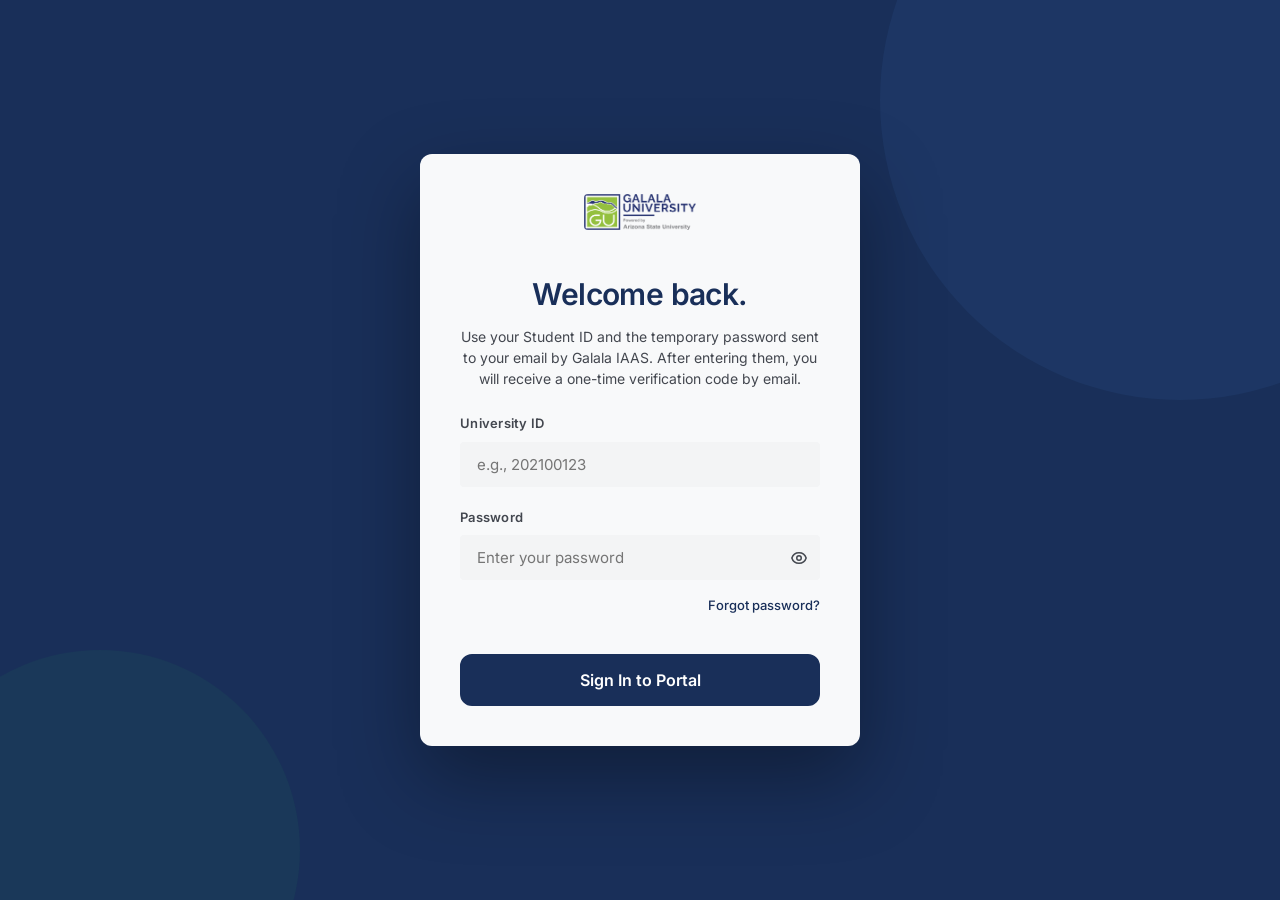
==== commit 94ac70de: "feat: backend v9305432 - must_change_password, forgot/reset password, profile fields, 409 intercepto" ====
--- a/pages/change-password.html
+++ b/pages/change-password.html
@@ -49,7 +49,6 @@
         <a href="dashboard.html">Dashboard</a>
         <a href="chatbot.html">AI Assistant</a>
         <a href="vehicle.html">Vehicle</a>
-        <a href="change-password.html" class="active">Change Password</a>
         <a href="help.html">Help</a>
       </nav>
       <div class="nav-student-info">
@@ -65,7 +64,6 @@
       <a href="dashboard.html">Dashboard</a>
       <a href="chatbot.html">AI Assistant</a>
       <a href="vehicle.html">Vehicle</a>
-      <a href="change-password.html">Change Password</a>
       <a href="help.html">Help</a>
       <a href="#" class="logout-btn">Sign Out</a>
     </div>
@@ -76,8 +74,16 @@
     <div class="portal-content" style="max-width:560px;">
 
       <div class="page-header">
-        <h1>Set Your Password</h1>
-        <p>For your security, please set a new personal password before continuing. You are currently using a temporary admin-assigned password.</p>
+        <a href="dashboard.html" id="back-to-dashboard-link" style="display:inline-flex;align-items:center;gap:6px;font-size:.875rem;color:var(--col-on-muted);text-decoration:none;margin-bottom:var(--space-4);" aria-label="Back to dashboard">
+          <svg viewBox="0 0 24 24" fill="none" stroke="currentColor" stroke-width="2" width="16" height="16"><path d="M10.5 19.5L3 12m0 0l7.5-7.5M3 12h18"/></svg>
+          Back to Dashboard
+        </a>
+        <!-- v9305432: shown when must_change_password=true (forced mode) -->
+        <div id="forced-mode-notice" style="display:none;padding:12px 16px;background:linear-gradient(135deg,#fef3c7,#fffbeb);border:1.5px solid #fcd34d;border-radius:var(--radius-md);color:#92400e;font-size:.875rem;margin-bottom:var(--space-4);">
+          <strong>Action required:</strong> You must set a new personal password before you can access other features.
+        </div>
+        <h1>Change Password</h1>
+        <p>Update your account password. Your new password must meet the requirements below.</p>
       </div>
 
       <div class="section-card">
